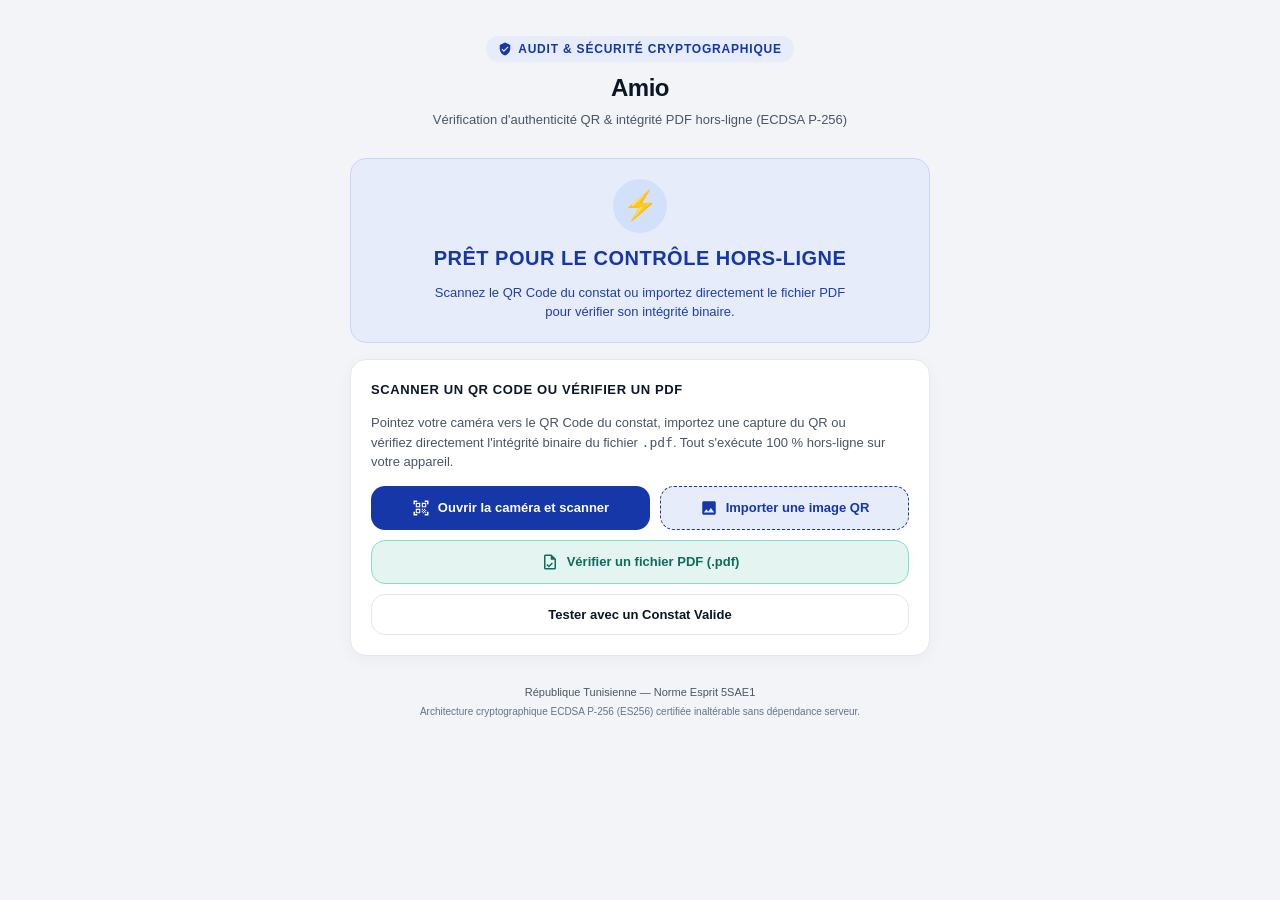
==== verifier-pwa/index.html @ 2b2ded30 "feat: standalone verifier PWA for sealed constats" ====
<!DOCTYPE html>
<html lang="fr">
<head>
  <meta charset="UTF-8">
  <meta name="viewport" content="width=device-width, initial-scale=1.0">
  <meta name="theme-color" content="#1537A8">
  <meta name="description" content="Vérificateur d'authenticité hors-ligne des constats amiables numériques (ECDSA P-256 JWS & PDF)">
  <meta http-equiv="Content-Security-Policy" content="default-src 'none'; script-src 'self'; style-src 'self'; img-src 'self' data:; media-src 'self' mediastream:; font-src 'self'; connect-src 'none'; object-src 'none'; base-uri 'none'; form-action 'none';">
  <title>Certification Constat | Amio</title>
  <link rel="stylesheet" href="style.css">
</head>
<body>

  <main class="container">
    <!-- En-tête Marque -->
    <header class="brand-header">
      <div class="brand-badge">
        <svg width="14" height="14" viewBox="0 0 24 24" fill="currentColor" aria-hidden="true">
          <path d="M12 1L3 5v6c0 5.55 3.84 10.74 9 12 5.16-1.26 9-6.45 9-12V5l-9-4zm-2 16l-4-4 1.41-1.41L10 14.17l6.59-6.59L18 9l-8 8z"/>
        </svg>
        Audit & Sécurité Cryptographique
      </div>
      <h1 class="brand-title">Amio</h1>
      <p class="brand-subtitle">Vérification d'authenticité QR & intégrité PDF hors-ligne (ECDSA P-256)</p>
    </header>

    <!-- Zone de statut dynamique -->
    <section id="result-area" aria-live="polite">
      <!-- Rempli dynamiquement par verify.js -->
    </section>

    <!-- Scanner QR Code & Vérificateur PDF intégrés -->
    <section id="scanner-box" class="card scanner-box hidden" aria-labelledby="scanner-heading">
      <h2 id="scanner-heading" class="card-title">Scanner un QR Code ou vérifier un PDF</h2>
      <p class="helper-text">
        Pointez votre caméra vers le QR Code du constat, importez une capture du QR ou vérifiez directement l'intégrité binaire du fichier <code>.pdf</code>. Tout s'exécute 100 % hors-ligne sur votre appareil.
      </p>

      <div id="scanner-stage" class="scanner-stage hidden">
        <video
          id="qr-video"
          class="scanner-video"
          autoplay
          playsinline
          muted
          aria-label="Aperçu caméra pour scanner le QR code du constat"
        ></video>
        <div class="scanner-reticle" aria-hidden="true">
          <span class="corner tl"></span>
          <span class="corner tr"></span>
          <span class="corner bl"></span>
          <span class="corner br"></span>
        </div>
      </div>

      <canvas id="qr-canvas" hidden></canvas>
      <input id="qr-file-input" type="file" accept="image/*" hidden>
      <input id="pdf-file-input" type="file" accept="application/pdf,.pdf" hidden>

      <p id="scanner-status" class="scanner-status hidden" role="status" aria-live="polite"></p>

      <div class="btn-group">
        <button id="start-scan-btn" class="btn btn-primary" type="button">
          <svg width="18" height="18" viewBox="0 0 24 24" fill="currentColor" aria-hidden="true">
            <path d="M9.5 6.5v3h-3v-3h3M11 5H5v6h6V5zm-1.5 9.5v3h-3v-3h3M11 13H5v6h6v-6zm6.5-6.5v3h-3v-3h3M19 5h-6v6h6V5zm-6 8h1.5v1.5H13V13zm1.5 1.5H16V16h-1.5v-1.5zM16 13h1.5v1.5H16V13zm-3 3h1.5v1.5H13V16zm1.5 1.5H16V19h-1.5v-1.5zM16 16h1.5v1.5H16V16zm1.5-1.5H19V16h-1.5v-1.5zm0 3H19V19h-1.5v-1.5zM22 7h-2V4h-3V2h5v5zm0 15v-5h-2v3h-3v2h5zM2 22h5v-2H4v-3H2v5zM2 2v5h2V4h3V2H2z"/>
          </svg>
          <span id="start-scan-label">Ouvrir la caméra et scanner</span>
        </button>

        <button id="upload-scan-btn" class="btn btn-scan" type="button">
          <svg width="18" height="18" viewBox="0 0 24 24" fill="currentColor" aria-hidden="true">
            <path d="M21 19V5c0-1.1-.9-2-2-2H5c-1.1 0-2 .9-2 2v14c0 1.1.9 2 2 2h14c1.1 0 2-.9 2-2zM8.5 13.5l2.5 3.01L14.5 12l4.5 6H5l3.5-4.5z"/>
          </svg>
          Importer une image QR
        </button>

        <button id="verify-pdf-btn" class="btn btn-pdf" type="button">
          <svg width="18" height="18" viewBox="0 0 24 24" fill="currentColor" aria-hidden="true">
            <path d="M14 2H6c-1.1 0-2 .9-2 2v16c0 1.1.9 2 2 2h12c1.1 0 2-.9 2-2V8l-6-6zm4 18H6V4h7v5h5v11zm-9.5-5.5l2 2 4-4 1.4 1.4-5.4 5.4-3.4-3.4 1.4-1.4z"/>
          </svg>
          Vérifier un fichier PDF (.pdf)
        </button>

        <button id="demo-btn" class="btn btn-secondary" type="button">
          Tester avec un Constat Valide
        </button>
      </div>
    </section>

    <!-- Actions post-vérification -->
    <div id="post-verify-actions" class="post-actions hidden">
      <button id="rescan-btn" class="btn btn-primary" type="button">
        Scanner un autre QR Code
      </button>
      <button id="post-verify-pdf-btn" class="btn btn-pdf" type="button">
        Contrôler un fichier PDF (.pdf)
      </button>
    </div>

    <!-- Détails vérifiés du constat et/ou du PDF -->
    <section id="details-area" class="details-stack hidden">
      <!-- Rempli dynamiquement par verify.js -->
    </section>

    <!-- Pied de page officiel -->
    <footer class="footer">
      <p>République Tunisienne — Norme Esprit 5SAE1</p>
      <p class="footer-note">
        Architecture cryptographique ECDSA P-256 (ES256) certifiée inaltérable sans dépendance serveur.
      </p>
    </footer>
  </main>

  <script src="jsqr.js"></script>
  <script src="verify.js"></script>
</body>
</html>
---- verifier-pwa/style.css ----
/* Design System - Amio
 * Strict inheritance from Flutter AppColors & AppPalette
 */
:root {
  --ink: #0B1626;
  --primary: #1537A8;
  --primary-hover: #102B85;
  --primary-tint: #E7ECFB;
  --accent: #F5A524;
  --canvas: #F2F4F7;
  --surface: #FFFFFF;
  --border-soft: #E4E8EE;
  --text-muted: #4A5568;
  --navy-800: #112340;
  --camera-bg: #05090F;
  --target-size: 24px;
  
  --success-bg: #E4F4F0;
  --success-text: #0F6B5E;
  --success-border: #7FE0CC;

  --error-bg: #FDECEA;
  --error-text: #A3261A;
  --error-border: #F5A39B;

  --warning-bg: #FEF3E2;
  --warning-text: #7A4300;

  --font-family: -apple-system, BlinkMacSystemFont, 'Segoe UI', Roboto, Helvetica, Arial, sans-serif;
  --font-mono: 'JetBrains Mono', SFMono-Regular, Consolas, 'Liberation Mono', Menlo, monospace;
}

@media (pointer: coarse) {
  :root {
    --target-size: 48px;
  }
}

* {
  box-sizing: border-box;
  margin: 0;
  padding: 0;
}

body {
  background-color: var(--canvas);
  color: var(--ink);
  font-family: var(--font-family);
  line-height: 1.5;
  min-height: 100vh;
  padding: 24px 16px;
  display: flex;
  justify-content: center;
  align-items: flex-start;
  overflow-wrap: anywhere;
  -webkit-font-smoothing: antialiased;
}

h1, h2 {
  text-wrap: balance;
}

p {
  text-wrap: pretty;
}

img, video {
  max-inline-size: 100%;
  block-size: auto;
}

.container {
  width: 100%;
  max-width: 580px;
  display: flex;
  flex-direction: column;
  gap: 16px;
}

/* Header & Brand */
.brand-header {
  text-align: center;
  padding: 12px 0;
}

.brand-badge {
  display: inline-flex;
  align-items: center;
  gap: 6px;
  background-color: var(--primary-tint);
  color: var(--primary);
  font-size: 12px;
  font-weight: 700;
  text-transform: uppercase;
  letter-spacing: 0.8px;
  padding: 4px 12px;
  border-radius: 9999px;
  margin-bottom: 8px;
}

.brand-title {
  font-size: 24px;
  font-weight: 800;
  color: var(--ink);
  letter-spacing: -0.5px;
}

.brand-subtitle {
  font-size: 13px;
  color: var(--text-muted);
  margin-top: 4px;
}

/* Cards */
.card {
  background-color: var(--surface);
  border: 1px solid var(--border-soft);
  border-radius: 16px;
  padding: 20px;
  box-shadow: 0 4px 16px rgba(11, 22, 38, 0.04);
}

.card-title {
  font-size: 13px;
  font-weight: 800;
  letter-spacing: 0.6px;
  text-transform: uppercase;
  margin-bottom: 12px;
  display: flex;
  align-items: center;
  gap: 8px;
}

/* Verification State Badges */
.status-banner {
  padding: 20px;
  border-radius: 16px;
  display: flex;
  flex-direction: column;
  align-items: center;
  text-align: center;
  gap: 10px;
  border: 1.5px solid transparent;
}

.status-banner.valid {
  background-color: var(--success-bg);
  border-color: var(--success-border);
  color: var(--success-text);
}

.status-banner.invalid {
  background-color: var(--error-bg);
  border-color: var(--error-border);
  color: var(--error-text);
}

.status-banner.pending {
  background-color: var(--primary-tint);
  border-color: #CAD5FA;
  color: var(--primary);
}

.status-banner.warning {
  background-color: var(--warning-bg);
  border-color: rgba(245, 165, 36, 0.55);
  color: var(--warning-text);
}

.status-icon {
  width: 54px;
  height: 54px;
  border-radius: 50%;
  display: flex;
  align-items: center;
  justify-content: center;
  font-size: 28px;
  font-weight: 900;
}

.status-banner.valid .status-icon {
  background-color: #D1EFE8;
  color: var(--success-text);
}

.status-banner.invalid .status-icon {
  background-color: #F8D3CE;
  color: var(--error-text);
}

.status-banner.pending .status-icon {
  background-color: #D3E0FA;
  color: var(--primary);
}

.status-banner.warning .status-icon {
  background-color: #FDE2B8;
  color: var(--warning-text);
}

.status-headline {
  font-size: 20px;
  font-weight: 900;
  letter-spacing: 0.5px;
  text-transform: uppercase;
}

.status-description {
  font-size: 13px;
  max-width: 440px;
  opacity: 0.95;
}

/* Vehicle Panels Grid */
.vehicles-grid {
  display: grid;
  grid-template-columns: 1fr 1fr;
  gap: 12px;
}

@media (max-width: 480px) {
  .vehicles-grid {
    grid-template-columns: 1fr;
  }
}

.vehicle-panel {
  padding: 16px;
  border-radius: 14px;
  border: 1px solid transparent;
}

.vehicle-panel.vehicle-a {
  background-color: var(--primary-tint);
  border-color: rgba(21, 55, 168, 0.2);
}

.vehicle-panel.vehicle-b {
  background-color: var(--warning-bg);
  border-color: rgba(245, 165, 36, 0.3);
}

.vehicle-tag {
  display: inline-flex;
  align-items: center;
  gap: 6px;
  font-weight: 800;
  font-size: 12px;
  margin-bottom: 8px;
}

.vehicle-a .vehicle-tag {
  color: var(--primary);
}

.vehicle-b .vehicle-tag {
  color: var(--warning-text);
}

.vehicle-avatar {
  width: 20px;
  height: 20px;
  border-radius: 50%;
  display: inline-flex;
  align-items: center;
  justify-content: center;
  font-size: 11px;
  font-weight: 900;
  color: #FFFFFF;
}

.vehicle-a .vehicle-avatar {
  background-color: var(--primary);
}

.vehicle-b .vehicle-avatar {
  background-color: var(--accent);
  color: var(--ink);
}

.vehicle-name {
  font-size: 14px;
  font-weight: 700;
  color: var(--ink);
}

.vehicle-plate {
  font-family: var(--font-mono);
  font-size: 12px;
  color: var(--text-muted);
  font-weight: 600;
  margin-top: 2px;
}

.vehicle-insurer {
  font-size: 12px;
  color: var(--text-muted);
  margin-top: 2px;
}

/* Metadata & Crypto Details */
.meta-table {
  width: 100%;
  border-collapse: collapse;
}

.meta-table tr:not(:last-child) {
  border-bottom: 1px solid var(--border-soft);
}

.meta-table td {
  padding: 10px 0;
  font-size: 13px;
}

.meta-table td.label {
  color: var(--text-muted);
  width: 40%;
}

.meta-table td.value {
  font-weight: 600;
  text-align: right;
  color: var(--ink);
}

/* Fingerprint Dark Box */
.crypto-box {
  background-color: var(--ink);
  color: #FFFFFF;
  border-radius: 14px;
  padding: 16px;
}

.crypto-box-header {
  color: #7FE0CC;
  font-size: 11px;
  font-weight: 800;
  letter-spacing: 0.8px;
  text-transform: uppercase;
  margin-bottom: 8px;
  display: flex;
  align-items: center;
  gap: 6px;
}

.mono-display {
  background-color: var(--navy-800);
  border-radius: 8px;
  padding: 10px 12px;
  font-family: var(--font-mono);
  font-size: 11px;
  line-height: 1.6;
  color: #D3E0FA;
  word-break: break-all;
}

.crypto-caption {
  font-size: 11px;
  color: #8A9BB3;
  margin-top: 8px;
}

/* QR Scanner Card */
.scanner-box {
  display: flex;
  flex-direction: column;
  gap: 14px;
}

.scanner-box .card-title {
  margin-bottom: 0;
}

.scanner-stage {
  position: relative;
  width: 100%;
  aspect-ratio: 4 / 3;
  max-height: 360px;
  border-radius: 20px;
  overflow: hidden;
  background-color: var(--camera-bg);
  border: 1.5px solid var(--border-soft);
}

.scanner-video {
  width: 100%;
  height: 100%;
  object-fit: cover;
  display: block;
}

.scanner-reticle {
  position: absolute;
  inset: 16%;
  pointer-events: none;
}

.scanner-reticle .corner {
  position: absolute;
  width: 34px;
  height: 34px;
  border-color: var(--accent);
  border-style: solid;
}

.scanner-reticle .tl {
  top: 0;
  left: 0;
  border-width: 4px 0 0 4px;
  border-top-left-radius: 10px;
}

.scanner-reticle .tr {
  top: 0;
  right: 0;
  border-width: 4px 4px 0 0;
  border-top-right-radius: 10px;
}

.scanner-reticle .bl {
  bottom: 0;
  left: 0;
  border-width: 0 0 4px 4px;
  border-bottom-left-radius: 10px;
}

.scanner-reticle .br {
  bottom: 0;
  right: 0;
  border-width: 0 4px 4px 0;
  border-bottom-right-radius: 10px;
}

.scanner-status {
  font-size: 12px;
  font-weight: 600;
  padding: 10px 12px;
  border-radius: 10px;
  background-color: var(--primary-tint);
  color: var(--primary);
}

.scanner-status.error {
  background-color: var(--error-bg);
  color: var(--error-text);
  border: 1px solid var(--error-border);
}

.btn {
  min-block-size: var(--target-size);
  min-inline-size: var(--target-size);
  padding: 12px 18px;
  border-radius: 14px;
  font-weight: 700;
  font-size: 13px;
  border: 1.5px solid transparent;
  cursor: pointer;
  display: inline-flex;
  align-items: center;
  justify-content: center;
  gap: 8px;
  transition: background-color 0.2s ease, border-color 0.2s ease;
}

.btn:focus-visible {
  outline: 3px solid var(--primary);
  outline-offset: 2px;
}

.btn-primary {
  background-color: var(--primary);
  color: #FFFFFF;
  flex: 1 1 220px;
}

.btn-primary:hover {
  background-color: var(--primary-hover);
}

.btn-danger {
  background-color: var(--error-text);
  color: #FFFFFF;
  flex: 1 1 220px;
}

.btn-scan {
  background-color: var(--primary-tint);
  color: var(--primary);
  border: 1.5px dashed var(--primary);
  flex: 1 1 190px;
}

.btn-scan:hover {
  background-color: #D7E1FA;
}

.btn-pdf {
  background-color: var(--success-bg);
  color: var(--success-text);
  border: 1.5px solid var(--success-border);
  flex: 1 1 200px;
}

.btn-pdf:hover {
  background-color: #D2EDE6;
}

.btn-secondary {
  background-color: var(--surface);
  color: var(--ink);
  border: 1.5px solid var(--border-soft);
  flex: 1 1 100%;
}

.btn-secondary:hover {
  background-color: var(--canvas);
}

.post-actions {
  display: flex;
  gap: 10px;
  flex-wrap: wrap;
  justify-content: center;
}

.tag-list {
  display: flex;
  flex-wrap: wrap;
  gap: 6px;
}

.tag-pill {
  display: inline-block;
  font-size: 11px;
  font-weight: 600;
  padding: 4px 10px;
  border-radius: 9999px;
  background-color: var(--canvas);
  color: var(--ink);
  border: 1px solid var(--border-soft);
}

.tag-pill.a {
  background-color: var(--primary-tint);
  color: var(--primary);
  border-color: rgba(21, 55, 168, 0.2);
}

.tag-pill.b {
  background-color: var(--warning-bg);
  color: var(--warning-text);
  border-color: rgba(245, 165, 36, 0.35);
}

.detail-section-label {
  font-size: 11px;
  font-weight: 700;
  text-transform: uppercase;
  letter-spacing: 0.5px;
  color: var(--text-muted);
  margin: 10px 0 6px;
}

.detail-section-label:first-of-type {
  margin-top: 2px;
}

.obs-box {
  background-color: var(--canvas);
  border: 1px solid var(--border-soft);
  border-radius: 10px;
  padding: 10px 12px;
  font-size: 13px;
  color: var(--ink);
}

.crypto-stack {
  display: flex;
  flex-direction: column;
  gap: 10px;
}

.crypto-sub-label {
  font-size: 10px;
  font-weight: 700;
  text-transform: uppercase;
  letter-spacing: 0.6px;
  color: #8A9BB3;
  margin-bottom: 4px;
}

.footer {
  text-align: center;
  font-size: 11px;
  color: var(--text-muted);
  padding: 12px 0 24px;
}

.footer-note {
  margin-top: 4px;
  font-size: 10px;
  color: #64748B;
}

.hidden {
  display: none !important;
}

.helper-text {
  font-size: 13px;
  color: var(--text-muted);
}

.btn-group {
  display: flex;
  gap: 10px;
  flex-wrap: wrap;
}

.details-stack {
  display: flex;
  flex-direction: column;
  gap: 16px;
}

.mono-value {
  font-family: var(--font-mono);
  font-size: 11px;
}
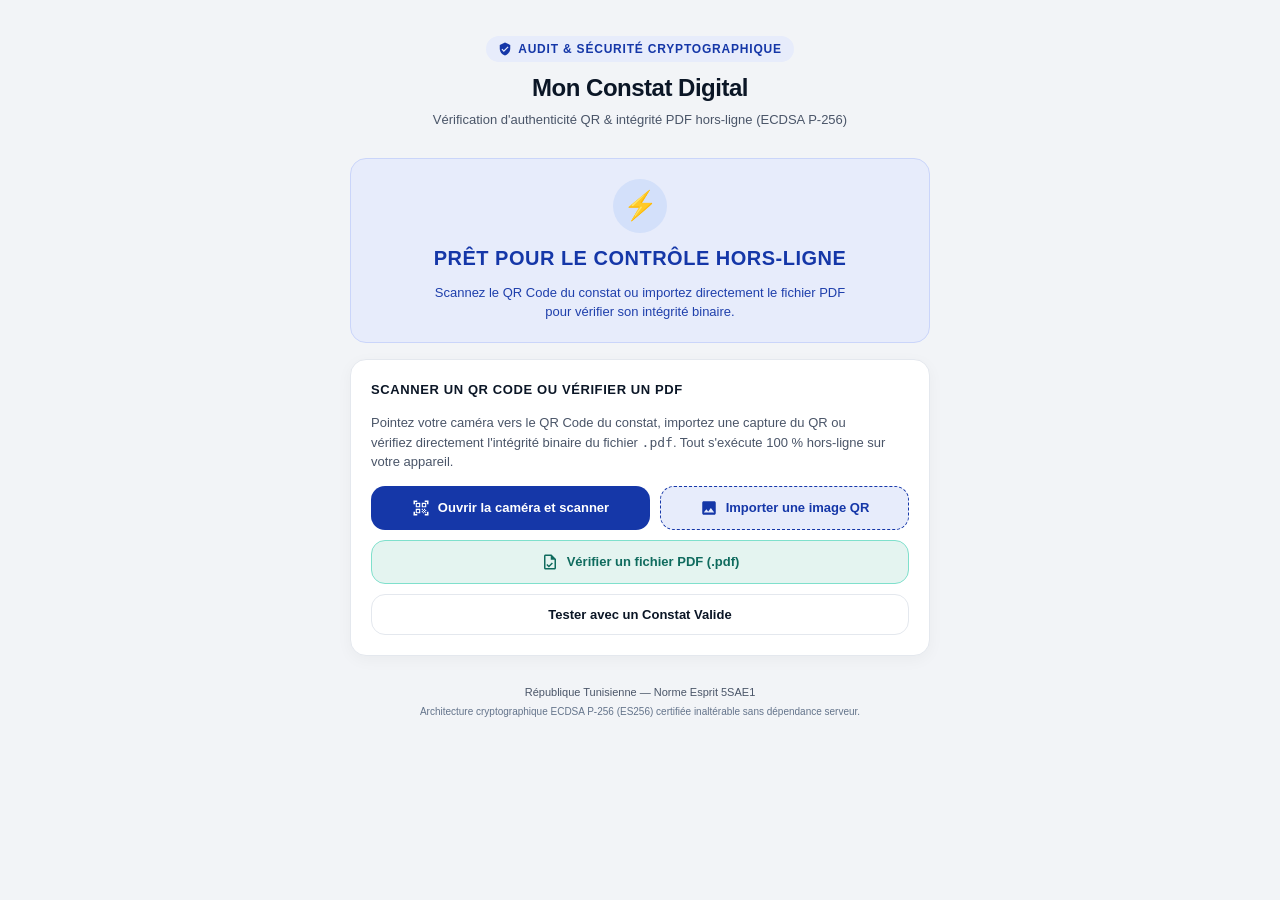
==== commit 78458d75: "chore: rename the app back to Mon Constat Digital" ====
--- a/verifier-pwa/index.html
+++ b/verifier-pwa/index.html
@@ -6,7 +6,7 @@
   <meta name="theme-color" content="#1537A8">
   <meta name="description" content="Vérificateur d'authenticité hors-ligne des constats amiables numériques (ECDSA P-256 JWS & PDF)">
   <meta http-equiv="Content-Security-Policy" content="default-src 'none'; script-src 'self'; style-src 'self'; img-src 'self' data:; media-src 'self' mediastream:; font-src 'self'; connect-src 'none'; object-src 'none'; base-uri 'none'; form-action 'none';">
-  <title>Certification Constat | Amio</title>
+  <title>Certification Constat | Mon Constat Digital</title>
   <link rel="stylesheet" href="style.css">
 </head>
 <body>
@@ -20,7 +20,7 @@
         </svg>
         Audit & Sécurité Cryptographique
       </div>
-      <h1 class="brand-title">Amio</h1>
+      <h1 class="brand-title">Mon Constat Digital</h1>
       <p class="brand-subtitle">Vérification d'authenticité QR & intégrité PDF hors-ligne (ECDSA P-256)</p>
     </header>
 
--- a/verifier-pwa/style.css
+++ b/verifier-pwa/style.css
@@ -1,4 +1,4 @@
-/* Design System - Amio
+/* Design System - Mon Constat Digital
  * Strict inheritance from Flutter AppColors & AppPalette
  */
 :root {
